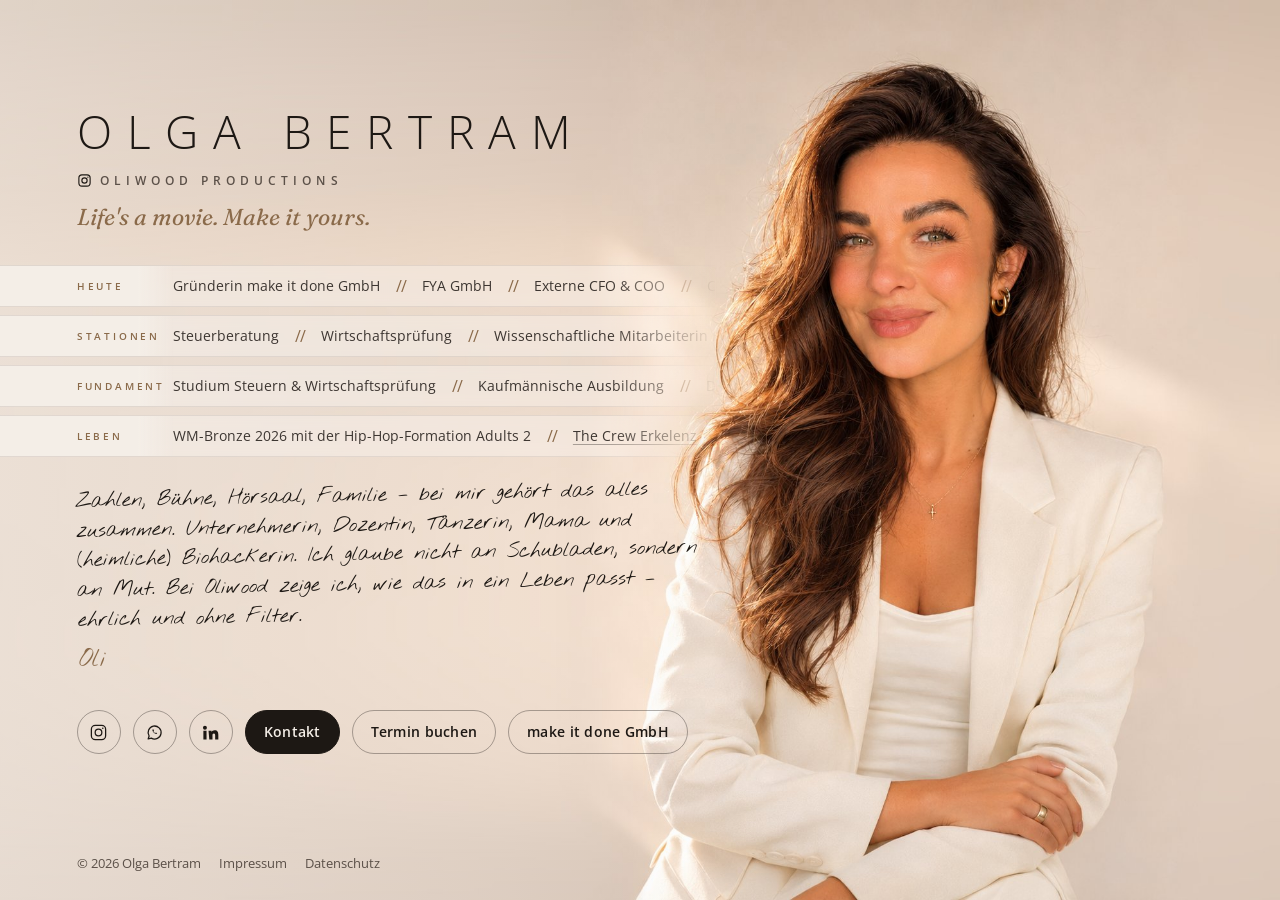
==== index.html @ a41a70a9 "Unterseite Termin buchen mit Google-Buchung nach Klick, Hinweis auf make it done, Datenschutz ergänz" ====
<!doctype html>
<html lang="de">
<head>
<meta charset="utf-8">
<meta name="viewport" content="width=device-width,initial-scale=1">
<title>Olga Bertram</title>
<link rel="canonical" href="https://olga-bertram.de/">
<meta property="og:type" content="profile">
<meta property="og:title" content="Olga Bertram">
<meta property="og:description" content="Gründerin der make it done GmbH, externe CFO &amp; COO, C-Level-Support, Dozentin für Rechnungswesen &amp; Steuerrecht. Oliwood Productions – Life's a movie. Make it yours.">
<meta property="og:url" content="https://olga-bertram.de/">
<meta property="og:image" content="https://olga-bertram.de/img/oli-portrait.jpg">
<script type="application/ld+json">{"@context":"https://schema.org","@type":"ProfilePage","mainEntity":{"@type":"Person","name":"Olga Bertram","url":"https://olga-bertram.de/","image":"https://olga-bertram.de/img/oli-portrait.jpg","jobTitle":"Gründerin und Geschäftsführerin","worksFor":{"@type":"Organization","name":"make it done GmbH","url":"https://makeitdone.de"},"address":{"@type":"PostalAddress","addressLocality":"Erkelenz","addressCountry":"DE"},"sameAs":["https://www.instagram.com/oliwood.productions/","https://www.linkedin.com/in/olgabertram/"]}}</script>
<meta name="description" content="Olga Bertram – Gründerin der make it done GmbH, externe CFO &amp; COO, C-Level-Support, Dozentin. Oliwood Productions.">
<link rel="preload" href="fonts/open-sans-latin-300-normal.woff2" as="font" type="font/woff2" crossorigin>
<link rel="icon" href="/favicon.ico" sizes="any">
<link rel="icon" href="/favicon.svg" type="image/svg+xml">
<link rel="apple-touch-icon" href="/apple-touch-icon.png">
<meta name="theme-color" content="#1d1814">
<link rel="stylesheet" href="style.css">
</head>
<body>
<main class="stage">
  <picture>
    <source media="(max-width:820px)" srcset="img/oli-portrait.jpg">
    <img src="img/oli-wide.jpg" alt="Olga Bertram im hellen Blazer, mit verschränkten Armen">
  </picture>
  <div class="copy">
    <h1>Olga Bertram</h1>
    <p class="brand"><a class="ig" href="https://www.instagram.com/oliwood.productions/" aria-label="Instagram @oliwood.productions" target="_blank" rel="noopener"><svg viewBox="0 0 24 24" fill="none" stroke="currentColor" stroke-width="1.8"><rect x="3" y="3" width="18" height="18" rx="5"/><circle cx="12" cy="12" r="4.2"/><circle cx="17.4" cy="6.6" r="1" fill="currentColor" stroke="none"/></svg>Oliwood Productions</a></p>
    <p class="claim">Life's a movie. Make it yours.</p>
    <div class="bands">
      <div tabindex="0" class="band b1"><b class="lbl">Heute</b><div class="track"><div class="run"><span>Gründerin make it done GmbH</span><i>//</i><span>FYA GmbH</span><i>//</i><span>Externe CFO &amp; COO</span><i>//</i><span>C-Level-Support</span><i>//</i><span>Dozentin für Rechnungswesen &amp; Steuerrecht seit 2010</span><i>//</i></div><div class="run" aria-hidden="true"><span>Gründerin make it done GmbH</span><i>//</i><span>FYA GmbH</span><i>//</i><span>Externe CFO &amp; COO</span><i>//</i><span>C-Level-Support</span><i>//</i><span>Dozentin für Rechnungswesen &amp; Steuerrecht seit 2010</span><i>//</i></div></div></div>
      <div tabindex="0" class="band b2"><b class="lbl">Stationen</b><div class="track"><div class="run"><span>Steuerberatung</span><i>//</i><span>Wirtschaftsprüfung</span><i>//</i><span>Wissenschaftliche Mitarbeiterin Hochschule</span><i>//</i><span>Coaching</span><i>//</i><span>Startup-Beratung</span><i>//</i><span>Investments</span><i>//</i></div><div class="run" aria-hidden="true"><span>Steuerberatung</span><i>//</i><span>Wirtschaftsprüfung</span><i>//</i><span>Wissenschaftliche Mitarbeiterin Hochschule</span><i>//</i><span>Coaching</span><i>//</i><span>Startup-Beratung</span><i>//</i><span>Investments</span><i>//</i></div></div></div>
      <div tabindex="0" class="band b3"><b class="lbl">Fundament</b><div class="track"><div class="run"><span>Studium Steuern &amp; Wirtschaftsprüfung</span><i>//</i><span>Kaufmännische Ausbildung</span><i>//</i><span>DATEV-zertifiziert</span><i>//</i><span>Zertifizierte Ernährungsberaterin</span><i>//</i><span>Zertifizierter Mentalcoach</span><i>//</i><span>Zertifizierte Entspannungstrainerin</span><i>//</i></div><div class="run" aria-hidden="true"><span>Studium Steuern &amp; Wirtschaftsprüfung</span><i>//</i><span>Kaufmännische Ausbildung</span><i>//</i><span>DATEV-zertifiziert</span><i>//</i><span>Zertifizierte Ernährungsberaterin</span><i>//</i><span>Zertifizierter Mentalcoach</span><i>//</i><span>Zertifizierte Entspannungstrainerin</span><i>//</i></div></div></div>
      <div tabindex="0" class="band b4"><b class="lbl">Leben</b><div class="track"><div class="run"><span>WM-Bronze 2026 mit der Hip-Hop-Formation Adults 2</span><i>//</i><span><a href="https://www.thecrew-erkelenz.de/" target="_blank" rel="noopener">The Crew Erkelenz</a></span><i>//</i><span>Zweifach-Mama + <svg class="paw" viewBox="0 0 24 24" aria-label="Hund" role="img"><ellipse cx="12" cy="16" rx="4.6" ry="3.8"/><circle cx="6.2" cy="10.4" r="1.9"/><circle cx="9.6" cy="7" r="1.9"/><circle cx="14.4" cy="7" r="1.9"/><circle cx="17.8" cy="10.4" r="1.9"/></svg></span><i>//</i></div><div class="run" aria-hidden="true"><span>WM-Bronze 2026 mit der Hip-Hop-Formation Adults 2</span><i>//</i><span><a href="https://www.thecrew-erkelenz.de/" target="_blank" rel="noopener">The Crew Erkelenz</a></span><i>//</i><span>Zweifach-Mama + <svg class="paw" viewBox="0 0 24 24" aria-label="Hund" role="img"><ellipse cx="12" cy="16" rx="4.6" ry="3.8"/><circle cx="6.2" cy="10.4" r="1.9"/><circle cx="9.6" cy="7" r="1.9"/><circle cx="14.4" cy="7" r="1.9"/><circle cx="17.8" cy="10.4" r="1.9"/></svg></span><i>//</i></div></div></div>
    </div>
    <p class="bio">Zahlen, Bühne, Hörsaal, Familie – bei mir gehört das alles zusammen. Unternehmerin, Dozentin, Tänzerin, Mama und (heimliche) Biohackerin. Ich glaube nicht an Schubladen, sondern an Mut. Bei Oliwood zeige ich, wie das in ein Leben passt – ehrlich und ohne Filter.<span class="sig">Oli</span></p>
    <nav class="links" aria-label="Profile">
      <a href="https://www.instagram.com/oliwood.productions/" aria-label="Instagram" target="_blank" rel="noopener"><svg viewBox="0 0 24 24" fill="none" stroke="currentColor" stroke-width="1.6"><rect x="3" y="3" width="18" height="18" rx="5"/><circle cx="12" cy="12" r="4.2"/><circle cx="17.4" cy="6.6" r="1" fill="currentColor" stroke="none"/></svg></a>
      <a href="https://wa.me/4915123136397?text=%28Olga%20Bertram%20%C2%B7%20Website%29%0AHallo%20Oli%2C%20" aria-label="WhatsApp" target="_blank" rel="noopener"><svg viewBox="0 0 24 24" fill="none" stroke="currentColor" stroke-width="1.6" stroke-linejoin="round"><path d="M4 20l1.2-3.6A8.2 8.2 0 1 1 8 19.1z"/><path d="M9.2 8.6c.3 2.6 2.4 4.9 5.2 5.4l1-1.1-1.6-.9-.7.7a4.6 4.6 0 0 1-2.4-2.4l.7-.7-.9-1.6z" fill="currentColor" stroke="none"/></svg></a>
      <a href="https://www.linkedin.com/in/olgabertram/" aria-label="LinkedIn" target="_blank" rel="noopener"><svg viewBox="0 0 24 24" fill="currentColor"><path d="M4.98 3.5a2.5 2.5 0 1 1 0 5 2.5 2.5 0 0 1 0-5zM3 9.75h4v11H3zM9.5 9.75h3.8v1.6h.05c.53-1 1.83-2.05 3.77-2.05 4.03 0 4.78 2.65 4.78 6.1v5.35h-4v-4.74c0-1.13-.02-2.59-1.58-2.59-1.58 0-1.82 1.23-1.82 2.5v4.83h-4z"/></svg></a>
      <a class="mid main" href="mailto:kontakt@olga-bertram.de">Kontakt</a>
      <a class="mid" href="termin.html">Termin buchen</a>
      <a class="mid" href="https://makeitdone.de" target="_blank" rel="noopener">make it done GmbH</a>
    </nav>
  </div>
  <div class="foot"><span>© 2026 Olga Bertram</span><a href="impressum.html">Impressum</a><a href="datenschutz.html">Datenschutz</a></div>
</main>
<script>
document.querySelectorAll('.band').forEach(function(b){
  function t(){var on=b.classList.toggle('stop');b.classList.toggle('go',!on)}
  b.addEventListener('mouseleave',function(){b.classList.remove('go')});
  b.addEventListener('click',function(e){if(!e.target.closest('a'))t()});
  b.addEventListener('keydown',function(e){if((e.key==='Enter'||e.key===' ')&&!e.target.closest('a')){e.preventDefault();t()}});
});
</script>
</body>
</html>
---- style.css ----
@font-face{font-family:"Fraunces";src:url(fonts/fraunces-latin-400-normal.woff2) format("woff2");font-weight:400;font-style:normal;font-display:swap}
@font-face{font-family:"Fraunces";src:url(fonts/fraunces-latin-400-italic.woff2) format("woff2");font-weight:400;font-style:italic;font-display:swap}
@font-face{font-family:"Open Sans";src:url(fonts/open-sans-latin-300-normal.woff2) format("woff2");font-weight:300;font-display:swap}
@font-face{font-family:"Open Sans";src:url(fonts/open-sans-latin-400-normal.woff2) format("woff2");font-weight:400;font-display:swap}
@font-face{font-family:"Open Sans";src:url(fonts/open-sans-latin-600-normal.woff2) format("woff2");font-weight:600;font-display:swap}
@font-face{font-family:"Nothing You Could Do";src:url(fonts/nothing-you-could-do-latin-400-normal.woff2) format("woff2");font-weight:400;font-display:swap}
@font-face{font-family:"Inter";src:url(fonts/inter-latin-400-normal.woff2) format("woff2");font-weight:400;font-display:swap}
@font-face{font-family:"Inter";src:url(fonts/inter-latin-500-normal.woff2) format("woff2");font-weight:500;font-display:swap}
:root{--ink:#1d1814;--soft:#5b5048;--cream:#f4eee7;--accent:#8a6a4a}
*{box-sizing:border-box;margin:0}
html,body{height:100%}
body{font-family:"Open Sans",system-ui,sans-serif;color:var(--ink);background:var(--cream);-webkit-font-smoothing:antialiased}
a{color:inherit}

/* Startseite: Foto als Vollbild, Text links auf der hellen Wand */
.stage{position:relative;min-height:100svh;overflow:hidden;display:flex;flex-direction:column}
.stage picture{position:absolute;inset:0;z-index:0}
.stage img{width:100%;height:100%;object-fit:cover;object-position:100% 20%}
.stage::after{content:"";position:absolute;inset:0;z-index:1;
  background:linear-gradient(90deg,rgba(244,238,231,.55) 0%,rgba(244,238,231,.25) 40%,rgba(244,238,231,0) 60%)}
.copy,.foot{position:relative;z-index:2;padding-inline:clamp(20px,6vw,88px)}
.top{padding-top:32px;display:flex;justify-content:space-between;align-items:center;font-size:13px;letter-spacing:.18em;text-transform:uppercase;font-weight:500}
.top a{text-decoration:none}
.copy{margin:auto 0;max-width:min(980px,62vw);padding-block:56px 32px}
h1{font-family:"Fraunces",Georgia,serif;font-weight:400;font-size:clamp(44px,6.4vw,88px);line-height:.98;letter-spacing:-.02em}
h1 em{font-style:italic;color:var(--accent)}
.lead{margin-top:28px;font-size:clamp(17px,1.4vw,19px);line-height:1.55;color:var(--soft);max-width:30em}
.facts{margin-top:28px;list-style:none;padding:0;font-size:15px;line-height:1.5;color:var(--soft);border-left:1px solid rgba(29,24,20,.25);padding-left:16px}
.facts li+li{margin-top:4px}
.cta{margin-top:36px;display:flex;flex-wrap:wrap;gap:12px}
.cta a{font-size:15px;font-weight:500;text-decoration:none;padding:13px 22px;border-radius:999px;border:1px solid var(--ink)}
.cta a.main{background:var(--ink);color:var(--cream)}
.cta a:hover{background:var(--accent);border-color:var(--accent);color:#fff}
.foot{padding-bottom:28px;padding-top:18px;font-size:12.5px;color:var(--soft);display:flex;gap:18px;flex-wrap:wrap}
.foot a{text-decoration:none}
.foot a:hover{color:var(--accent)}

@media (max-width:820px){
  .stage picture{height:68svh;bottom:auto}
  .stage img{object-position:50% 0}
  .stage::after{background:linear-gradient(180deg,rgba(244,238,231,0) 0%,rgba(244,238,231,0) 38svh,rgba(244,238,231,1) 66svh)}
  .copy{margin:52svh 0 0;padding-block:0 40px}
  .top{color:var(--ink)}
}

/* Rechtstexte */
.legal{max-width:680px;margin:0 auto;padding:40px 20px 80px;line-height:1.6}
.legal .back{font-size:13px;letter-spacing:.18em;text-transform:uppercase;text-decoration:none;font-weight:500}
.legal h1{font-size:clamp(40px,6vw,56px);margin:48px 0 28px}
.legal h3{font-family:"Inter",sans-serif;font-size:13px;letter-spacing:.12em;text-transform:uppercase;color:var(--soft);margin:28px 0 6px;font-weight:500}



/* Kopf: Name im MONEYPENNY-Stil (Open Sans Light, Versalien, weit gesperrt) */
.copy h1{font-family:"Open Sans",sans-serif;font-weight:300;text-transform:uppercase;letter-spacing:.32em;font-size:clamp(30px,3.6vw,54px);line-height:1.1;margin-right:-.32em}
.brand{margin-top:14px;font-weight:600;font-size:12px;letter-spacing:.42em;text-transform:uppercase;color:var(--soft)}
.claim{margin-top:10px;font-family:"Fraunces",Georgia,serif;font-style:italic;font-size:clamp(20px,1.8vw,26px);color:var(--accent)}


/* Laufende Banner mit Etikett, halbtransparent */
.bands{margin-top:34px;display:flex;flex-direction:column;gap:8px;margin-left:calc(-1*clamp(20px,6vw,88px));width:calc(100% + clamp(20px,6vw,88px))}
.band{position:relative;display:flex;align-items:center;height:42px;background:rgba(255,255,255,.30);backdrop-filter:blur(6px);-webkit-backdrop-filter:blur(6px);
  border-top:1px solid rgba(29,24,20,.08);border-bottom:1px solid rgba(29,24,20,.08);
  -webkit-mask-image:linear-gradient(90deg,#000 85%,transparent);mask-image:linear-gradient(90deg,#000 85%,transparent)}
.lbl{position:relative;z-index:2;flex:none;width:calc(clamp(20px,6vw,88px) + 96px);padding-left:clamp(20px,6vw,88px);height:100%;display:flex;align-items:center;
  font-size:10px;font-weight:600;letter-spacing:.28em;text-transform:uppercase;color:var(--accent);background:linear-gradient(90deg,var(--cream) 80%,rgba(244,238,231,0))}
.track{display:flex;overflow:hidden;flex:1;min-width:0}
.run{display:flex;align-items:center;flex-shrink:0;animation:lauf var(--t,60s) linear infinite}
.b2 .run{--t:72s;animation-direction:reverse}.b3 .run{--t:80s}.b4 .run{--t:58s;animation-direction:reverse}
.run span{display:inline-flex;align-items:center;gap:7px;white-space:nowrap;font-size:14px;color:rgba(29,24,20,.85)}
.run i{font-style:normal;color:var(--accent);margin:0 16px;letter-spacing:-.06em}
.run a{color:inherit;text-underline-offset:3px;text-decoration-color:rgba(29,24,20,.35)}
.paw{width:15px;height:15px;fill:currentColor;opacity:.75}
@keyframes lauf{to{transform:translateX(-100%)}}
.band{cursor:pointer}@media (hover:hover){.band:hover .run{animation-play-state:paused}}.band.stop .run{animation-play-state:paused}.band.go:not(.stop) .run{animation-play-state:running}.band:focus-visible{outline:2px solid var(--accent);outline-offset:-2px}
@media (prefers-reduced-motion:reduce){.run{animation:none}.run[aria-hidden]{display:none}.band{height:auto;padding:8px 0}.run{flex-wrap:wrap;flex-shrink:1;row-gap:4px}}
.brand .ig{display:inline-flex;align-items:center;gap:8px;color:inherit;text-decoration:none}
.brand .ig svg{width:15px;height:15px;color:var(--ink)}
.brand .ig:hover{color:var(--ink)}

/* Handschriftliche Bio */
.bio{margin-top:30px;max-width:34em;font-family:"Nothing You Could Do",cursive;font-weight:400;font-size:clamp(20px,1.6vw,25px);line-height:1.45;color:var(--ink);transform:rotate(-1.2deg);transform-origin:left}
.bio .sig{display:block;margin-top:6px;font-size:1.25em;color:var(--accent)}

.links{margin-top:32px;display:flex;align-items:center;gap:12px}
.links a{display:inline-flex;align-items:center;justify-content:center;height:44px;min-width:44px;border-radius:999px;border:1px solid rgba(29,24,20,.35);text-decoration:none;color:var(--ink)}
.links svg{width:19px;height:19px}
.links a.mid{padding:0 18px;font-weight:600;font-size:13.5px;letter-spacing:.02em}
.links a:hover{background:var(--ink);color:var(--cream);border-color:var(--ink)}
.claim{color:var(--accent)}
@media (max-width:820px){.copy{max-width:none}.bands{margin-right:calc(-1*clamp(20px,6vw,88px))}}
.links a.main{background:var(--ink);color:var(--cream);border-color:var(--ink)}
.links a.main:hover{background:var(--accent);border-color:var(--accent)}
.links{flex-wrap:wrap}.links a{white-space:nowrap}
.legal p{margin:0 0 12px}.legal .stand{margin-top:32px;font-size:13px;color:var(--soft)}
.termin{max-width:1180px;margin:0 auto;padding:40px clamp(16px,4vw,32px) 40px;display:grid;grid-template-columns:minmax(0,360px) minmax(0,1fr);grid-template-areas:"side main" "mid main";grid-template-rows:auto 1fr;row-gap:0;gap:clamp(28px,5vw,56px);align-items:start}
.termin .back{font-family:"Inter",sans-serif;font-size:13px;letter-spacing:.18em;text-transform:uppercase;text-decoration:none;font-weight:500;color:var(--ink)}
.t-foto{width:96px;height:96px;border-radius:50%;object-fit:cover;object-position:center 18%;margin:36px 0 22px;display:block}
.termin h1{font-family:"Fraunces",serif;font-weight:400;font-size:clamp(38px,5vw,48px);line-height:1.05;margin:0 0 18px}
.termin h1 em{color:var(--accent)}
.t-lead{font-weight:300;font-size:16px;line-height:1.6;color:var(--soft);margin:0 0 22px}
.t-facts{list-style:none;margin:0 0 22px;padding:0 0 0 16px;border-left:1px solid rgba(29,24,20,.25);font-size:14px;line-height:1.9;color:var(--soft)}
.t-sig{font-family:"Nothing You Could Do",cursive;font-size:30px;color:var(--accent)}
.t-side{grid-area:side}.t-main{grid-area:main}.t-mid{grid-area:mid;align-self:start;margin-top:40px;padding-top:26px;border-top:1px solid rgba(29,24,20,.15)}
.t-mid h2{font-family:"Inter",sans-serif;font-size:13px;letter-spacing:.12em;text-transform:uppercase;color:var(--ink);font-weight:500;margin:0 0 10px}
.t-mid p{font-size:14px;line-height:1.6;color:var(--soft);margin:0 0 16px}
.t-btn,.t-load button{display:inline-block;font:500 15px "Open Sans",sans-serif;text-decoration:none;padding:12px 22px;border-radius:999px;border:1px solid var(--ink);background:var(--ink);color:var(--cream);cursor:pointer}
.t-btn:hover,.t-load button:hover{background:var(--accent);border-color:var(--accent)}
.t-link{display:block;margin-top:12px;font-size:13px;color:var(--soft)}
.t-link:hover{color:var(--accent)}
.t-card{background:#fff;border-radius:22px;box-shadow:0 18px 50px rgba(29,24,20,.10);padding:14px;overflow:hidden}
.t-card iframe{width:100%;height:760px;border:0;border-radius:14px;display:block}
.t-load{padding:clamp(28px,5vw,56px);text-align:center;max-width:460px;margin:0 auto}
.t-load .t-load-h{font-family:"Fraunces",serif;font-size:28px;margin:0 0 12px;color:var(--ink)}
.t-load p{font-size:14px;line-height:1.6;color:var(--soft);margin:0 0 22px}
.t-foot{max-width:1180px;margin:0 auto;padding:0 clamp(16px,4vw,32px) 40px}
@media (max-width:860px){.termin{grid-template-columns:1fr;grid-template-areas:"side" "main" "mid";row-gap:32px}.t-mid{margin-top:0}.t-card iframe{height:900px}}
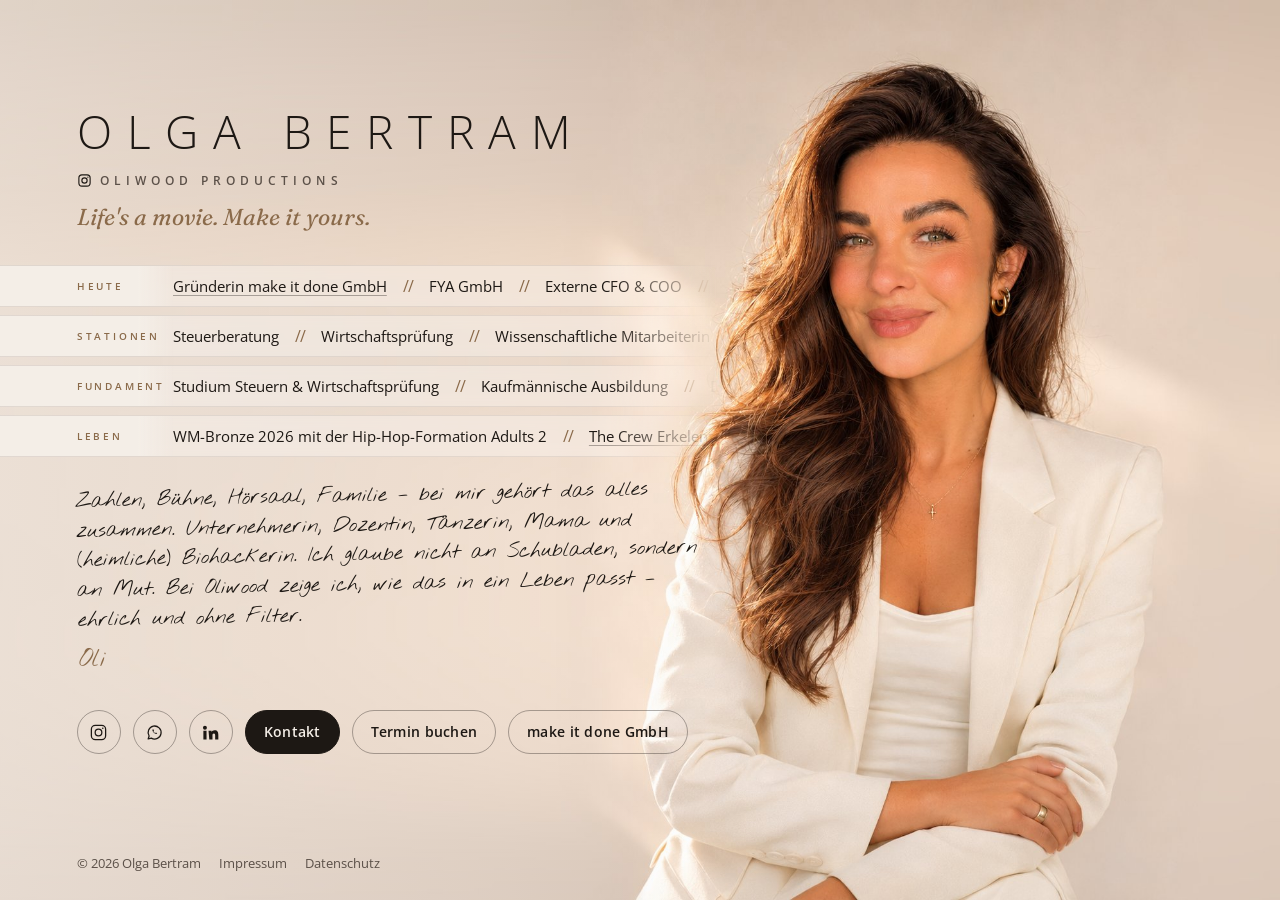
==== commit f0396674: "Balken größer beim Drüberfahren, make it done verlinkt, Terminseite Video oder Telefon Co-Authored-B" ====
--- a/index.html
+++ b/index.html
@@ -30,7 +30,7 @@
     <p class="brand"><a class="ig" href="https://www.instagram.com/oliwood.productions/" aria-label="Instagram @oliwood.productions" target="_blank" rel="noopener"><svg viewBox="0 0 24 24" fill="none" stroke="currentColor" stroke-width="1.8"><rect x="3" y="3" width="18" height="18" rx="5"/><circle cx="12" cy="12" r="4.2"/><circle cx="17.4" cy="6.6" r="1" fill="currentColor" stroke="none"/></svg>Oliwood Productions</a></p>
     <p class="claim">Life's a movie. Make it yours.</p>
     <div class="bands">
-      <div tabindex="0" class="band b1"><b class="lbl">Heute</b><div class="track"><div class="run"><span>Gründerin make it done GmbH</span><i>//</i><span>FYA GmbH</span><i>//</i><span>Externe CFO &amp; COO</span><i>//</i><span>C-Level-Support</span><i>//</i><span>Dozentin für Rechnungswesen &amp; Steuerrecht seit 2010</span><i>//</i></div><div class="run" aria-hidden="true"><span>Gründerin make it done GmbH</span><i>//</i><span>FYA GmbH</span><i>//</i><span>Externe CFO &amp; COO</span><i>//</i><span>C-Level-Support</span><i>//</i><span>Dozentin für Rechnungswesen &amp; Steuerrecht seit 2010</span><i>//</i></div></div></div>
+      <div tabindex="0" class="band b1"><b class="lbl">Heute</b><div class="track"><div class="run"><span><a href="https://makeitdone.de" target="_blank" rel="noopener">Gründerin make it done GmbH</a></span><i>//</i><span>FYA GmbH</span><i>//</i><span>Externe CFO &amp; COO</span><i>//</i><span>C-Level-Support</span><i>//</i><span>Dozentin für Rechnungswesen &amp; Steuerrecht seit 2010</span><i>//</i></div><div class="run" aria-hidden="true"><span><a href="https://makeitdone.de" target="_blank" rel="noopener">Gründerin make it done GmbH</a></span><i>//</i><span>FYA GmbH</span><i>//</i><span>Externe CFO &amp; COO</span><i>//</i><span>C-Level-Support</span><i>//</i><span>Dozentin für Rechnungswesen &amp; Steuerrecht seit 2010</span><i>//</i></div></div></div>
       <div tabindex="0" class="band b2"><b class="lbl">Stationen</b><div class="track"><div class="run"><span>Steuerberatung</span><i>//</i><span>Wirtschaftsprüfung</span><i>//</i><span>Wissenschaftliche Mitarbeiterin Hochschule</span><i>//</i><span>Coaching</span><i>//</i><span>Startup-Beratung</span><i>//</i><span>Investments</span><i>//</i></div><div class="run" aria-hidden="true"><span>Steuerberatung</span><i>//</i><span>Wirtschaftsprüfung</span><i>//</i><span>Wissenschaftliche Mitarbeiterin Hochschule</span><i>//</i><span>Coaching</span><i>//</i><span>Startup-Beratung</span><i>//</i><span>Investments</span><i>//</i></div></div></div>
       <div tabindex="0" class="band b3"><b class="lbl">Fundament</b><div class="track"><div class="run"><span>Studium Steuern &amp; Wirtschaftsprüfung</span><i>//</i><span>Kaufmännische Ausbildung</span><i>//</i><span>DATEV-zertifiziert</span><i>//</i><span>Zertifizierte Ernährungsberaterin</span><i>//</i><span>Zertifizierter Mentalcoach</span><i>//</i><span>Zertifizierte Entspannungstrainerin</span><i>//</i></div><div class="run" aria-hidden="true"><span>Studium Steuern &amp; Wirtschaftsprüfung</span><i>//</i><span>Kaufmännische Ausbildung</span><i>//</i><span>DATEV-zertifiziert</span><i>//</i><span>Zertifizierte Ernährungsberaterin</span><i>//</i><span>Zertifizierter Mentalcoach</span><i>//</i><span>Zertifizierte Entspannungstrainerin</span><i>//</i></div></div></div>
       <div tabindex="0" class="band b4"><b class="lbl">Leben</b><div class="track"><div class="run"><span>WM-Bronze 2026 mit der Hip-Hop-Formation Adults 2</span><i>//</i><span><a href="https://www.thecrew-erkelenz.de/" target="_blank" rel="noopener">The Crew Erkelenz</a></span><i>//</i><span>Zweifach-Mama + <svg class="paw" viewBox="0 0 24 24" aria-label="Hund" role="img"><ellipse cx="12" cy="16" rx="4.6" ry="3.8"/><circle cx="6.2" cy="10.4" r="1.9"/><circle cx="9.6" cy="7" r="1.9"/><circle cx="14.4" cy="7" r="1.9"/><circle cx="17.8" cy="10.4" r="1.9"/></svg></span><i>//</i></div><div class="run" aria-hidden="true"><span>WM-Bronze 2026 mit der Hip-Hop-Formation Adults 2</span><i>//</i><span><a href="https://www.thecrew-erkelenz.de/" target="_blank" rel="noopener">The Crew Erkelenz</a></span><i>//</i><span>Zweifach-Mama + <svg class="paw" viewBox="0 0 24 24" aria-label="Hund" role="img"><ellipse cx="12" cy="16" rx="4.6" ry="3.8"/><circle cx="6.2" cy="10.4" r="1.9"/><circle cx="9.6" cy="7" r="1.9"/><circle cx="14.4" cy="7" r="1.9"/><circle cx="17.8" cy="10.4" r="1.9"/></svg></span><i>//</i></div></div></div>
--- a/style.css
+++ b/style.css
@@ -93,7 +93,7 @@
 .links a.main:hover{background:var(--accent);border-color:var(--accent)}
 .links{flex-wrap:wrap}.links a{white-space:nowrap}
 .legal p{margin:0 0 12px}.legal .stand{margin-top:32px;font-size:13px;color:var(--soft)}
-.termin{max-width:1180px;margin:0 auto;padding:40px clamp(16px,4vw,32px) 40px;display:grid;grid-template-columns:minmax(0,360px) minmax(0,1fr);grid-template-areas:"side main" "mid main";grid-template-rows:auto 1fr;row-gap:0;gap:clamp(28px,5vw,56px);align-items:start}
+.termin{max-width:1180px;margin:0 auto;padding:40px clamp(16px,4vw,32px) 40px;display:grid;grid-template-columns:minmax(0,360px) minmax(0,1fr);grid-template-areas:"side main" "mid main";grid-template-rows:auto auto;align-content:start;row-gap:0;gap:clamp(28px,5vw,56px);align-items:start}
 .termin .back{font-family:"Inter",sans-serif;font-size:13px;letter-spacing:.18em;text-transform:uppercase;text-decoration:none;font-weight:500;color:var(--ink)}
 .t-foto{width:96px;height:96px;border-radius:50%;object-fit:cover;object-position:center 18%;margin:36px 0 22px;display:block}
 .termin h1{font-family:"Fraunces",serif;font-weight:400;font-size:clamp(38px,5vw,48px);line-height:1.05;margin:0 0 18px}
@@ -115,3 +115,11 @@
 .t-load p{font-size:14px;line-height:1.6;color:var(--soft);margin:0 0 22px}
 .t-foot{max-width:1180px;margin:0 auto;padding:0 clamp(16px,4vw,32px) 40px}
 @media (max-width:860px){.termin{grid-template-columns:1fr;grid-template-areas:"side" "main" "mid";row-gap:32px}.t-mid{margin-top:0}.t-card iframe{height:900px}}
+.t-links{margin-top:18px}
+.t-mid .t-btn{background:transparent;color:var(--ink)}.t-mid .t-btn:hover{background:var(--ink);color:var(--cream);border-color:var(--ink)}.t-mid{margin-top:32px}
+.band{transition:height .25s ease,background-color .25s ease}
+.run span{font-size:15px;color:var(--ink);transition:font-size .25s ease}
+.lbl{transition:font-size .25s ease}
+@media (hover:hover){.band:hover{height:60px;background:rgba(255,255,255,.78)}.band:hover .run span{font-size:19px}.band:hover .lbl{font-size:11px}}
+.band.stop{height:60px;background:rgba(255,255,255,.78)}.band.stop .run span{font-size:19px}
+@media (prefers-reduced-motion:reduce){.band,.run span,.lbl{transition:none}}
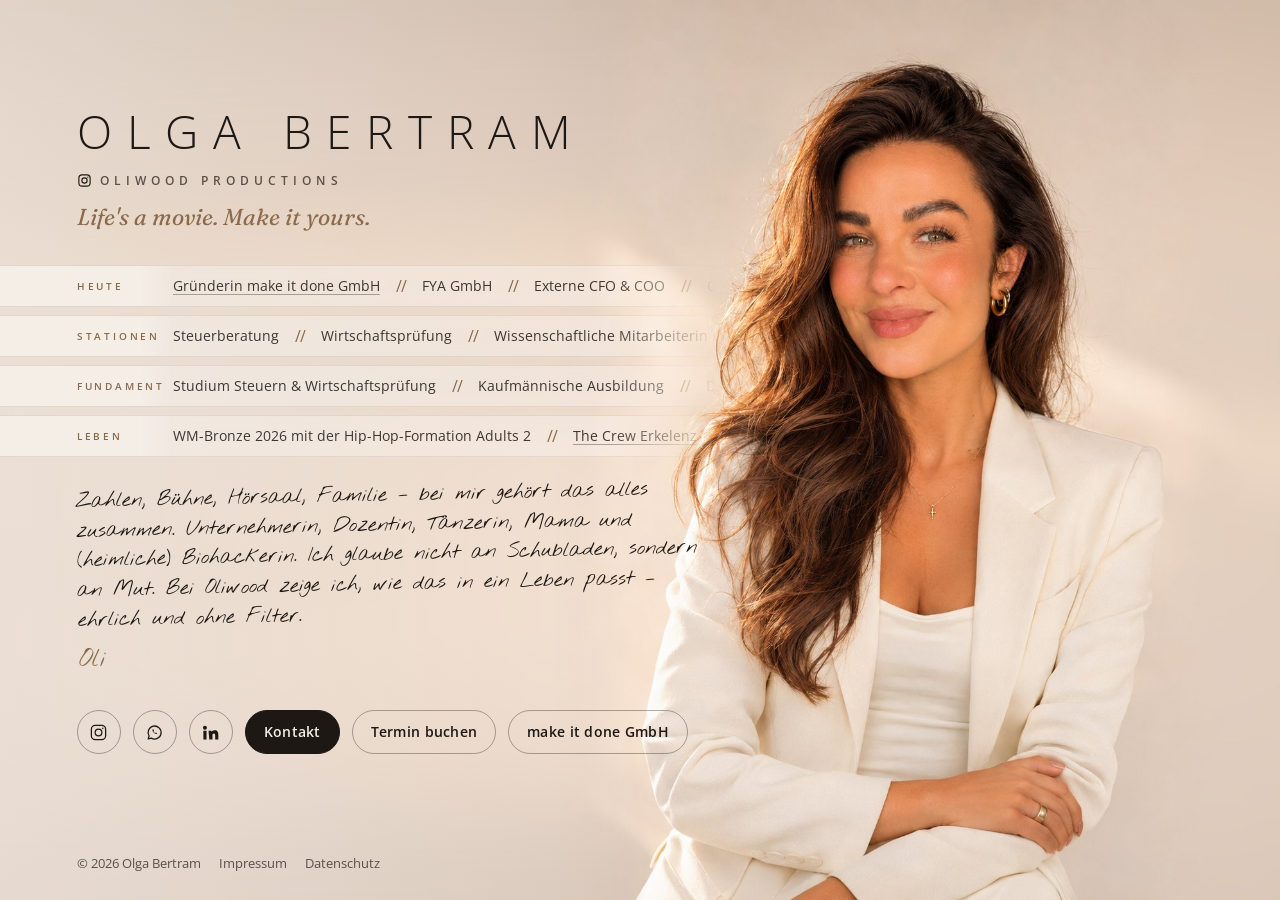
==== commit 49b19f80: "Balken: normale Schrift wie vorher, beim Drüberfahren größer und langsamer statt Anhalten Co-Authore" ====
--- a/index.html
+++ b/index.html
@@ -49,8 +49,10 @@
 </main>
 <script>
 document.querySelectorAll('.band').forEach(function(b){
-  function t(){var on=b.classList.toggle('stop');b.classList.toggle('go',!on)}
-  b.addEventListener('mouseleave',function(){b.classList.remove('go')});
+  function rate(r){b.querySelectorAll('.run').forEach(function(el){el.getAnimations().forEach(function(a){a.playbackRate=r})})}
+  b.addEventListener('mouseenter',function(){rate(.3)});
+  b.addEventListener('mouseleave',function(){if(!b.classList.contains('stop'))rate(1)});
+  function t(){var on=b.classList.toggle('stop');rate(on?.3:1)}
   b.addEventListener('click',function(e){if(!e.target.closest('a'))t()});
   b.addEventListener('keydown',function(e){if((e.key==='Enter'||e.key===' ')&&!e.target.closest('a')){e.preventDefault();t()}});
 });
--- a/style.css
+++ b/style.css
@@ -72,7 +72,7 @@
 .run a{color:inherit;text-underline-offset:3px;text-decoration-color:rgba(29,24,20,.35)}
 .paw{width:15px;height:15px;fill:currentColor;opacity:.75}
 @keyframes lauf{to{transform:translateX(-100%)}}
-.band{cursor:pointer}@media (hover:hover){.band:hover .run{animation-play-state:paused}}.band.stop .run{animation-play-state:paused}.band.go:not(.stop) .run{animation-play-state:running}.band:focus-visible{outline:2px solid var(--accent);outline-offset:-2px}
+.band{cursor:pointer}.band:focus-visible{outline:2px solid var(--accent);outline-offset:-2px}
 @media (prefers-reduced-motion:reduce){.run{animation:none}.run[aria-hidden]{display:none}.band{height:auto;padding:8px 0}.run{flex-wrap:wrap;flex-shrink:1;row-gap:4px}}
 .brand .ig{display:inline-flex;align-items:center;gap:8px;color:inherit;text-decoration:none}
 .brand .ig svg{width:15px;height:15px;color:var(--ink)}
@@ -118,7 +118,7 @@
 .t-links{margin-top:18px}
 .t-mid .t-btn{background:transparent;color:var(--ink)}.t-mid .t-btn:hover{background:var(--ink);color:var(--cream);border-color:var(--ink)}.t-mid{margin-top:32px}
 .band{transition:height .25s ease,background-color .25s ease}
-.run span{font-size:15px;color:var(--ink);transition:font-size .25s ease}
+.run span{transition:font-size .25s ease}
 .lbl{transition:font-size .25s ease}
 @media (hover:hover){.band:hover{height:60px;background:rgba(255,255,255,.78)}.band:hover .run span{font-size:19px}.band:hover .lbl{font-size:11px}}
 .band.stop{height:60px;background:rgba(255,255,255,.78)}.band.stop .run span{font-size:19px}
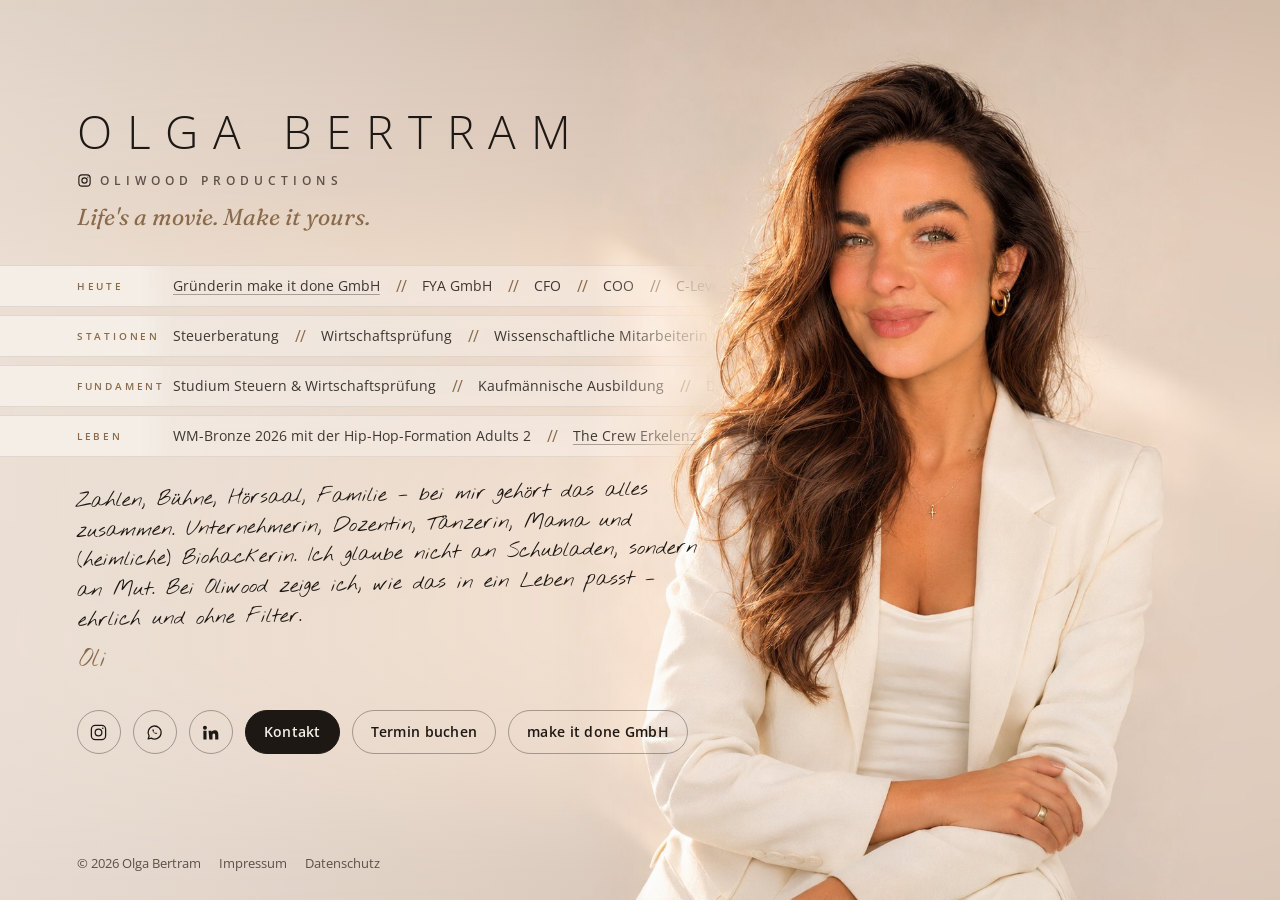
==== commit 10fac1de: "Heute-Balken: CFO, COO, C-Level-Support einzeln Co-Authored-By: Claude Opus 5.5 <noreply@anthropic.c" ====
--- a/index.html
+++ b/index.html
@@ -7,11 +7,11 @@
 <link rel="canonical" href="https://olga-bertram.de/">
 <meta property="og:type" content="profile">
 <meta property="og:title" content="Olga Bertram">
-<meta property="og:description" content="Gründerin der make it done GmbH, externe CFO &amp; COO, C-Level-Support, Dozentin für Rechnungswesen &amp; Steuerrecht. Oliwood Productions – Life's a movie. Make it yours.">
+<meta property="og:description" content="Gründerin der make it done GmbH, CFO, COO, C-Level-Support, Dozentin für Rechnungswesen &amp; Steuerrecht. Oliwood Productions – Life's a movie. Make it yours.">
 <meta property="og:url" content="https://olga-bertram.de/">
 <meta property="og:image" content="https://olga-bertram.de/img/oli-portrait.jpg">
 <script type="application/ld+json">{"@context":"https://schema.org","@type":"ProfilePage","mainEntity":{"@type":"Person","name":"Olga Bertram","url":"https://olga-bertram.de/","image":"https://olga-bertram.de/img/oli-portrait.jpg","jobTitle":"Gründerin und Geschäftsführerin","worksFor":{"@type":"Organization","name":"make it done GmbH","url":"https://makeitdone.de"},"address":{"@type":"PostalAddress","addressLocality":"Erkelenz","addressCountry":"DE"},"sameAs":["https://www.instagram.com/oliwood.productions/","https://www.linkedin.com/in/olgabertram/"]}}</script>
-<meta name="description" content="Olga Bertram – Gründerin der make it done GmbH, externe CFO &amp; COO, C-Level-Support, Dozentin. Oliwood Productions.">
+<meta name="description" content="Olga Bertram – Gründerin der make it done GmbH, CFO, COO, C-Level-Support, Dozentin. Oliwood Productions.">
 <link rel="preload" href="fonts/open-sans-latin-300-normal.woff2" as="font" type="font/woff2" crossorigin>
 <link rel="icon" href="/favicon.ico" sizes="any">
 <link rel="icon" href="/favicon.svg" type="image/svg+xml">
@@ -30,7 +30,7 @@
     <p class="brand"><a class="ig" href="https://www.instagram.com/oliwood.productions/" aria-label="Instagram @oliwood.productions" target="_blank" rel="noopener"><svg viewBox="0 0 24 24" fill="none" stroke="currentColor" stroke-width="1.8"><rect x="3" y="3" width="18" height="18" rx="5"/><circle cx="12" cy="12" r="4.2"/><circle cx="17.4" cy="6.6" r="1" fill="currentColor" stroke="none"/></svg>Oliwood Productions</a></p>
     <p class="claim">Life's a movie. Make it yours.</p>
     <div class="bands">
-      <div tabindex="0" class="band b1"><b class="lbl">Heute</b><div class="track"><div class="run"><span><a href="https://makeitdone.de" target="_blank" rel="noopener">Gründerin make it done GmbH</a></span><i>//</i><span>FYA GmbH</span><i>//</i><span>Externe CFO &amp; COO</span><i>//</i><span>C-Level-Support</span><i>//</i><span>Dozentin für Rechnungswesen &amp; Steuerrecht seit 2010</span><i>//</i></div><div class="run" aria-hidden="true"><span><a href="https://makeitdone.de" target="_blank" rel="noopener">Gründerin make it done GmbH</a></span><i>//</i><span>FYA GmbH</span><i>//</i><span>Externe CFO &amp; COO</span><i>//</i><span>C-Level-Support</span><i>//</i><span>Dozentin für Rechnungswesen &amp; Steuerrecht seit 2010</span><i>//</i></div></div></div>
+      <div tabindex="0" class="band b1"><b class="lbl">Heute</b><div class="track"><div class="run"><span><a href="https://makeitdone.de" target="_blank" rel="noopener">Gründerin make it done GmbH</a></span><i>//</i><span>FYA GmbH</span><i>//</i><span>CFO</span><i>//</i><span>COO</span><i>//</i><span>C-Level-Support</span><i>//</i><span>Dozentin für Rechnungswesen &amp; Steuerrecht seit 2010</span><i>//</i></div><div class="run" aria-hidden="true"><span><a href="https://makeitdone.de" target="_blank" rel="noopener">Gründerin make it done GmbH</a></span><i>//</i><span>FYA GmbH</span><i>//</i><span>CFO</span><i>//</i><span>COO</span><i>//</i><span>C-Level-Support</span><i>//</i><span>Dozentin für Rechnungswesen &amp; Steuerrecht seit 2010</span><i>//</i></div></div></div>
       <div tabindex="0" class="band b2"><b class="lbl">Stationen</b><div class="track"><div class="run"><span>Steuerberatung</span><i>//</i><span>Wirtschaftsprüfung</span><i>//</i><span>Wissenschaftliche Mitarbeiterin Hochschule</span><i>//</i><span>Coaching</span><i>//</i><span>Startup-Beratung</span><i>//</i><span>Investments</span><i>//</i></div><div class="run" aria-hidden="true"><span>Steuerberatung</span><i>//</i><span>Wirtschaftsprüfung</span><i>//</i><span>Wissenschaftliche Mitarbeiterin Hochschule</span><i>//</i><span>Coaching</span><i>//</i><span>Startup-Beratung</span><i>//</i><span>Investments</span><i>//</i></div></div></div>
       <div tabindex="0" class="band b3"><b class="lbl">Fundament</b><div class="track"><div class="run"><span>Studium Steuern &amp; Wirtschaftsprüfung</span><i>//</i><span>Kaufmännische Ausbildung</span><i>//</i><span>DATEV-zertifiziert</span><i>//</i><span>Zertifizierte Ernährungsberaterin</span><i>//</i><span>Zertifizierter Mentalcoach</span><i>//</i><span>Zertifizierte Entspannungstrainerin</span><i>//</i></div><div class="run" aria-hidden="true"><span>Studium Steuern &amp; Wirtschaftsprüfung</span><i>//</i><span>Kaufmännische Ausbildung</span><i>//</i><span>DATEV-zertifiziert</span><i>//</i><span>Zertifizierte Ernährungsberaterin</span><i>//</i><span>Zertifizierter Mentalcoach</span><i>//</i><span>Zertifizierte Entspannungstrainerin</span><i>//</i></div></div></div>
       <div tabindex="0" class="band b4"><b class="lbl">Leben</b><div class="track"><div class="run"><span>WM-Bronze 2026 mit der Hip-Hop-Formation Adults 2</span><i>//</i><span><a href="https://www.thecrew-erkelenz.de/" target="_blank" rel="noopener">The Crew Erkelenz</a></span><i>//</i><span>Zweifach-Mama + <svg class="paw" viewBox="0 0 24 24" aria-label="Hund" role="img"><ellipse cx="12" cy="16" rx="4.6" ry="3.8"/><circle cx="6.2" cy="10.4" r="1.9"/><circle cx="9.6" cy="7" r="1.9"/><circle cx="14.4" cy="7" r="1.9"/><circle cx="17.8" cy="10.4" r="1.9"/></svg></span><i>//</i></div><div class="run" aria-hidden="true"><span>WM-Bronze 2026 mit der Hip-Hop-Formation Adults 2</span><i>//</i><span><a href="https://www.thecrew-erkelenz.de/" target="_blank" rel="noopener">The Crew Erkelenz</a></span><i>//</i><span>Zweifach-Mama + <svg class="paw" viewBox="0 0 24 24" aria-label="Hund" role="img"><ellipse cx="12" cy="16" rx="4.6" ry="3.8"/><circle cx="6.2" cy="10.4" r="1.9"/><circle cx="9.6" cy="7" r="1.9"/><circle cx="14.4" cy="7" r="1.9"/><circle cx="17.8" cy="10.4" r="1.9"/></svg></span><i>//</i></div></div></div>
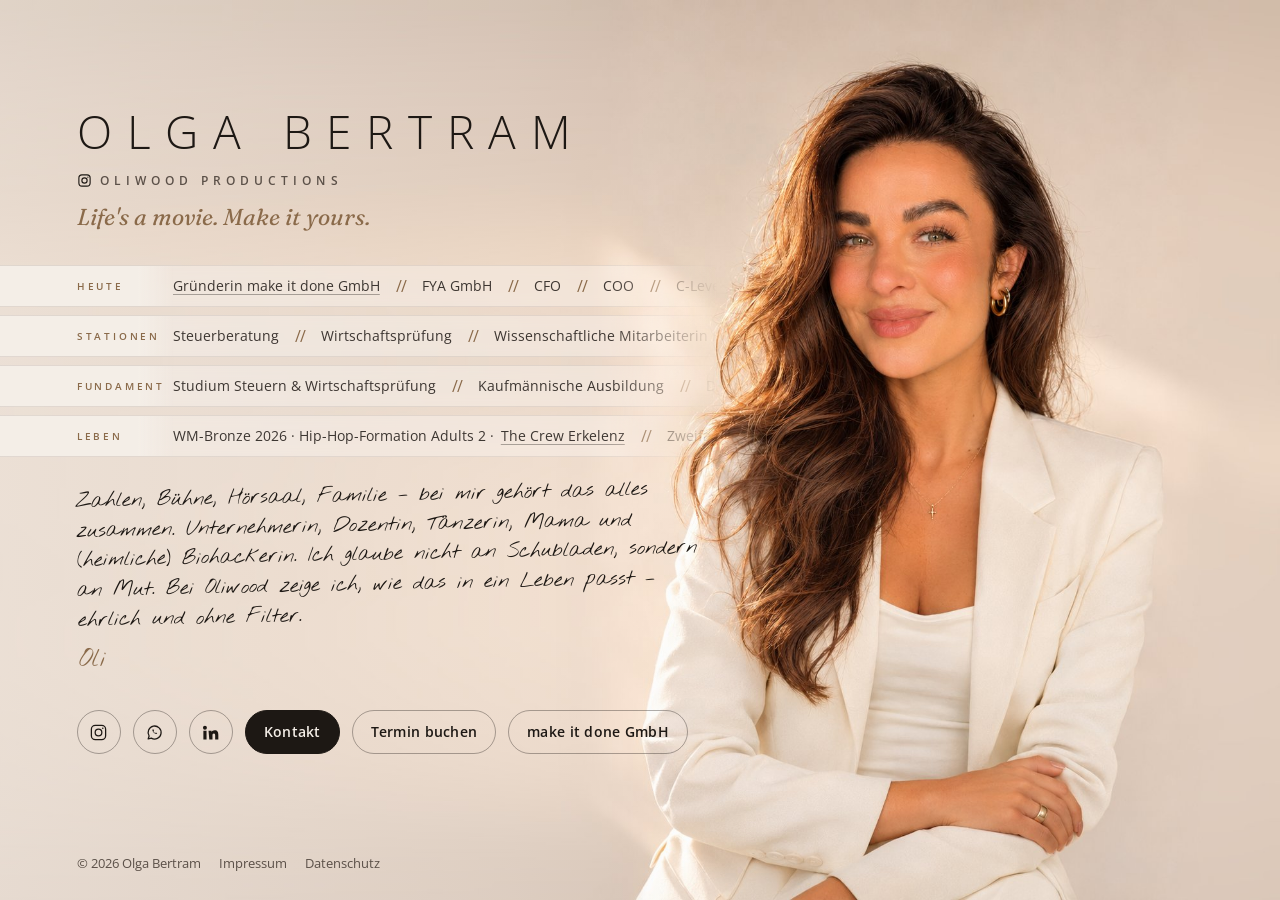
==== commit fa309f4e: "Leben-Balken: WM-Bronze, Formation und The Crew als ein Eintrag; Pfote größer Co-Authored-By: Claude" ====
--- a/index.html
+++ b/index.html
@@ -33,7 +33,7 @@
       <div tabindex="0" class="band b1"><b class="lbl">Heute</b><div class="track"><div class="run"><span><a href="https://makeitdone.de" target="_blank" rel="noopener">Gründerin make it done GmbH</a></span><i>//</i><span>FYA GmbH</span><i>//</i><span>CFO</span><i>//</i><span>COO</span><i>//</i><span>C-Level-Support</span><i>//</i><span>Dozentin für Rechnungswesen &amp; Steuerrecht seit 2010</span><i>//</i></div><div class="run" aria-hidden="true"><span><a href="https://makeitdone.de" target="_blank" rel="noopener">Gründerin make it done GmbH</a></span><i>//</i><span>FYA GmbH</span><i>//</i><span>CFO</span><i>//</i><span>COO</span><i>//</i><span>C-Level-Support</span><i>//</i><span>Dozentin für Rechnungswesen &amp; Steuerrecht seit 2010</span><i>//</i></div></div></div>
       <div tabindex="0" class="band b2"><b class="lbl">Stationen</b><div class="track"><div class="run"><span>Steuerberatung</span><i>//</i><span>Wirtschaftsprüfung</span><i>//</i><span>Wissenschaftliche Mitarbeiterin Hochschule</span><i>//</i><span>Coaching</span><i>//</i><span>Startup-Beratung</span><i>//</i><span>Investments</span><i>//</i></div><div class="run" aria-hidden="true"><span>Steuerberatung</span><i>//</i><span>Wirtschaftsprüfung</span><i>//</i><span>Wissenschaftliche Mitarbeiterin Hochschule</span><i>//</i><span>Coaching</span><i>//</i><span>Startup-Beratung</span><i>//</i><span>Investments</span><i>//</i></div></div></div>
       <div tabindex="0" class="band b3"><b class="lbl">Fundament</b><div class="track"><div class="run"><span>Studium Steuern &amp; Wirtschaftsprüfung</span><i>//</i><span>Kaufmännische Ausbildung</span><i>//</i><span>DATEV-zertifiziert</span><i>//</i><span>Zertifizierte Ernährungsberaterin</span><i>//</i><span>Zertifizierter Mentalcoach</span><i>//</i><span>Zertifizierte Entspannungstrainerin</span><i>//</i></div><div class="run" aria-hidden="true"><span>Studium Steuern &amp; Wirtschaftsprüfung</span><i>//</i><span>Kaufmännische Ausbildung</span><i>//</i><span>DATEV-zertifiziert</span><i>//</i><span>Zertifizierte Ernährungsberaterin</span><i>//</i><span>Zertifizierter Mentalcoach</span><i>//</i><span>Zertifizierte Entspannungstrainerin</span><i>//</i></div></div></div>
-      <div tabindex="0" class="band b4"><b class="lbl">Leben</b><div class="track"><div class="run"><span>WM-Bronze 2026 mit der Hip-Hop-Formation Adults 2</span><i>//</i><span><a href="https://www.thecrew-erkelenz.de/" target="_blank" rel="noopener">The Crew Erkelenz</a></span><i>//</i><span>Zweifach-Mama + <svg class="paw" viewBox="0 0 24 24" aria-label="Hund" role="img"><ellipse cx="12" cy="16" rx="4.6" ry="3.8"/><circle cx="6.2" cy="10.4" r="1.9"/><circle cx="9.6" cy="7" r="1.9"/><circle cx="14.4" cy="7" r="1.9"/><circle cx="17.8" cy="10.4" r="1.9"/></svg></span><i>//</i></div><div class="run" aria-hidden="true"><span>WM-Bronze 2026 mit der Hip-Hop-Formation Adults 2</span><i>//</i><span><a href="https://www.thecrew-erkelenz.de/" target="_blank" rel="noopener">The Crew Erkelenz</a></span><i>//</i><span>Zweifach-Mama + <svg class="paw" viewBox="0 0 24 24" aria-label="Hund" role="img"><ellipse cx="12" cy="16" rx="4.6" ry="3.8"/><circle cx="6.2" cy="10.4" r="1.9"/><circle cx="9.6" cy="7" r="1.9"/><circle cx="14.4" cy="7" r="1.9"/><circle cx="17.8" cy="10.4" r="1.9"/></svg></span><i>//</i></div></div></div>
+      <div tabindex="0" class="band b4"><b class="lbl">Leben</b><div class="track"><div class="run"><span>WM-Bronze 2026 · Hip-Hop-Formation Adults 2 · <a href="https://www.thecrew-erkelenz.de/" target="_blank" rel="noopener">The Crew Erkelenz</a></span><i>//</i><span>Zweifach-Mama + <svg class="paw" viewBox="0 0 24 24" aria-label="Hund" role="img"><ellipse cx="12" cy="16" rx="4.6" ry="3.8"/><circle cx="6.2" cy="10.4" r="1.9"/><circle cx="9.6" cy="7" r="1.9"/><circle cx="14.4" cy="7" r="1.9"/><circle cx="17.8" cy="10.4" r="1.9"/></svg></span><i>//</i></div><div class="run" aria-hidden="true"><span>WM-Bronze 2026 · Hip-Hop-Formation Adults 2 · <a href="https://www.thecrew-erkelenz.de/" target="_blank" rel="noopener">The Crew Erkelenz</a></span><i>//</i><span>Zweifach-Mama + <svg class="paw" viewBox="0 0 24 24" aria-label="Hund" role="img"><ellipse cx="12" cy="16" rx="4.6" ry="3.8"/><circle cx="6.2" cy="10.4" r="1.9"/><circle cx="9.6" cy="7" r="1.9"/><circle cx="14.4" cy="7" r="1.9"/><circle cx="17.8" cy="10.4" r="1.9"/></svg></span><i>//</i></div></div></div>
     </div>
     <p class="bio">Zahlen, Bühne, Hörsaal, Familie – bei mir gehört das alles zusammen. Unternehmerin, Dozentin, Tänzerin, Mama und (heimliche) Biohackerin. Ich glaube nicht an Schubladen, sondern an Mut. Bei Oliwood zeige ich, wie das in ein Leben passt – ehrlich und ohne Filter.<span class="sig">Oli</span></p>
     <nav class="links" aria-label="Profile">
--- a/style.css
+++ b/style.css
@@ -123,3 +123,4 @@
 @media (hover:hover){.band:hover{height:60px;background:rgba(255,255,255,.78)}.band:hover .run span{font-size:19px}.band:hover .lbl{font-size:11px}}
 .band.stop{height:60px;background:rgba(255,255,255,.78)}.band.stop .run span{font-size:19px}
 @media (prefers-reduced-motion:reduce){.band,.run span,.lbl{transition:none}}
+.paw{width:26px;height:26px;opacity:1;color:var(--accent);margin-left:2px}.band:hover .paw,.band.stop .paw{width:32px;height:32px}
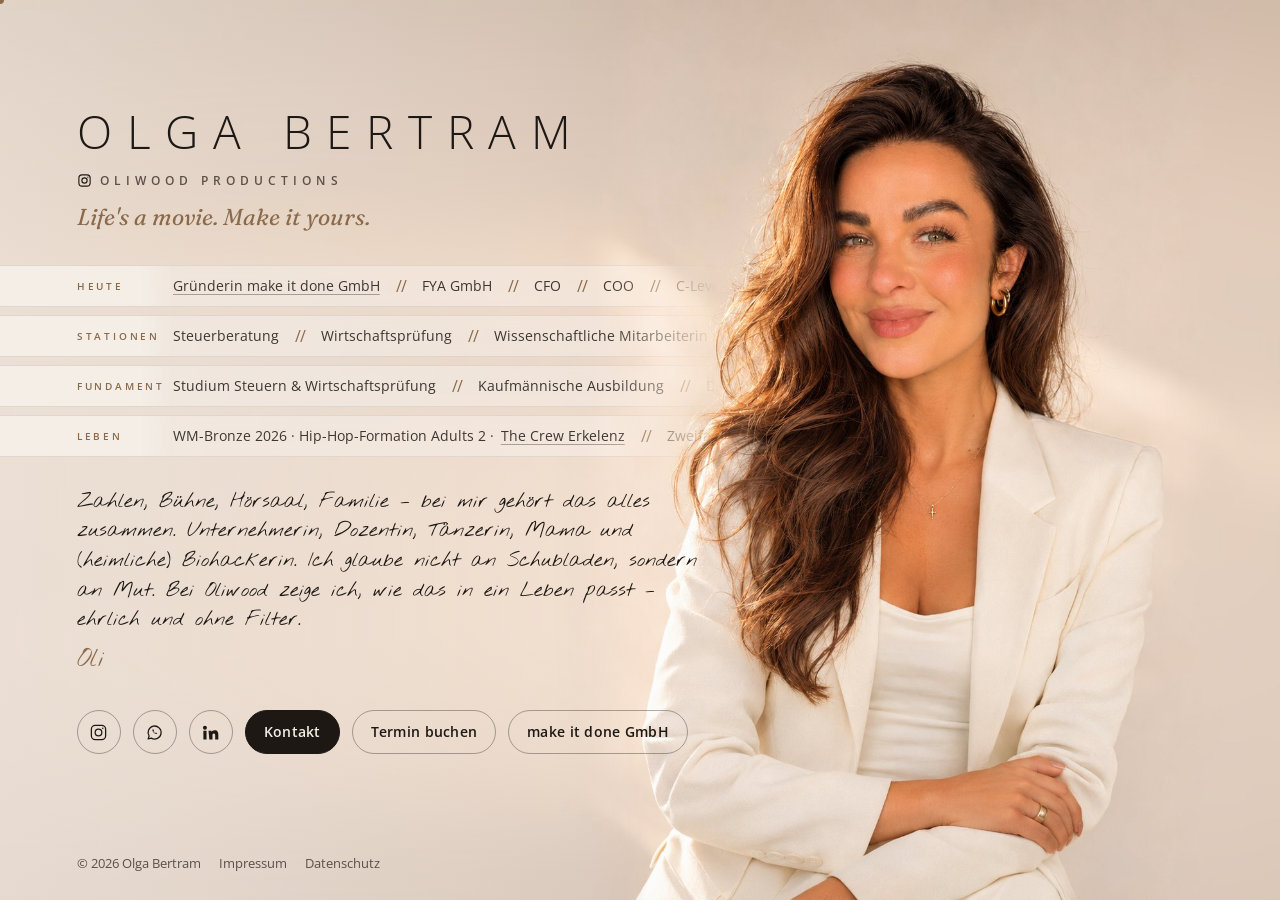
==== commit aba487c6: "Eigener Mauszeiger: Bronze-Punkt mit Ring, Funkelstern über Links Co-Authored-By: Claude Opus 5.5 <n" ====
--- a/index.html
+++ b/index.html
@@ -57,5 +57,6 @@
   b.addEventListener('keydown',function(e){if((e.key==='Enter'||e.key===' ')&&!e.target.closest('a')){e.preventDefault();t()}});
 });
 </script>
+<script src="cursor.js" defer></script>
 </body>
 </html>
--- a/style.css
+++ b/style.css
@@ -124,3 +124,45 @@
 .band.stop{height:60px;background:rgba(255,255,255,.78)}.band.stop .run span{font-size:19px}
 @media (prefers-reduced-motion:reduce){.band,.run span,.lbl{transition:none}}
 .paw{width:26px;height:26px;opacity:1;color:var(--accent);margin-left:2px}.band:hover .paw,.band.stop .paw{width:32px;height:32px}
+.termin{grid-template-areas:"side main";grid-template-rows:auto}
+.t-mid{grid-area:auto;align-self:auto;margin-top:16px;padding:22px 28px;border-top:0;background:#fff;border-radius:22px;box-shadow:0 12px 36px rgba(29,24,20,.08);display:flex;align-items:center;justify-content:space-between;gap:20px;flex-wrap:wrap}
+.t-mid p{margin:0}.t-mid .t-mid-h{font-family:"Inter",sans-serif;font-size:12px;letter-spacing:.14em;text-transform:uppercase;color:var(--accent);font-weight:500;margin:0 0 4px}
+.t-mid .t-btn{flex:none}
+@media (max-width:860px){.termin{grid-template-areas:"side" "main"}.t-mid{margin-top:16px}}
+.termin{align-items:center;min-height:calc(100vh - 90px)}
+.t-main{display:flex;flex-direction:column;gap:18px}
+.t-load{max-width:540px}
+.t-card,.t-mid{transition:transform .35s cubic-bezier(.2,.8,.2,1),box-shadow .35s ease}
+.t-card:hover,.t-mid:hover{transform:translateY(-6px) scale(1.015);box-shadow:0 28px 60px rgba(29,24,20,.16)}
+.t-mid{margin-top:0;flex-direction:column;text-align:center;justify-content:center;padding:28px}
+.t-tags{display:flex;gap:8px;justify-content:center;flex-wrap:wrap;margin:0 0 16px!important}
+.t-tags span{font:500 11px "Inter",sans-serif;letter-spacing:.14em;text-transform:uppercase;color:#fff;background:var(--accent);border-radius:999px;padding:6px 12px}
+.t-btn,.t-load button{transition:transform .25s cubic-bezier(.2,.8,.2,1),background .25s,color .25s,box-shadow .25s}
+.t-btn:hover,.t-load button:hover{transform:translateY(-2px) scale(1.05);box-shadow:0 10px 24px rgba(29,24,20,.18)}
+.t-btn::after,.t-load button::after{content:" →";display:inline-block;transition:transform .25s}
+.t-btn:hover::after,.t-load button:hover::after{transform:translateX(5px)}
+.t-links a{transition:transform .25s cubic-bezier(.2,.8,.2,1),background .25s,color .25s}
+.t-links a:hover{transform:translateY(-3px) scale(1.12)}
+@media (prefers-reduced-motion:reduce){.t-card,.t-mid,.t-btn,.t-load button,.t-links a{transition:none}.t-card:hover,.t-mid:hover{transform:none}}
+@media (max-width:860px){.termin{min-height:0}}
+/* Bewegung Startseite */
+.links a{transition:transform .25s cubic-bezier(.2,.8,.2,1),background .25s,color .25s,border-color .25s,box-shadow .25s}
+.links a:hover{transform:translateY(-3px) scale(1.08);box-shadow:0 10px 24px rgba(29,24,20,.16)}
+.links a.mid:hover{transform:translateY(-2px) scale(1.05)}
+@keyframes einblenden{from{opacity:0;transform:translateY(14px)}to{opacity:1;transform:none}}
+.copy>h1,.copy>.brand,.copy>.claim,.band,.copy>.bio,.copy>.links{animation:einblenden .8s cubic-bezier(.2,.8,.2,1) both}
+.copy>.brand{animation-delay:.08s}.copy>.claim{animation-delay:.16s}
+.b1{animation-delay:.26s}.b2{animation-delay:.34s}.b3{animation-delay:.42s}.b4{animation-delay:.5s}
+.copy>.bio{animation-delay:.62s}.copy>.links{animation-delay:.74s}
+@media (prefers-reduced-motion:reduce){.copy>h1,.copy>.brand,.copy>.claim,.band,.copy>.bio,.copy>.links{animation:none}.links a{transition:none}.links a:hover{transform:none}}
+/* Mauszeiger: Bronze-Punkt mit Ring, Stern über Links */
+.c-on,.c-on *{cursor:none!important}
+.c-dot,.c-ring{position:fixed;left:0;top:0;pointer-events:none;z-index:9999}
+.c-dot{width:8px;height:8px;margin:-4px 0 0 -4px;border-radius:50%;background:var(--accent);transition:opacity .2s,width .2s,height .2s,margin .2s}
+.c-ring{width:34px;height:34px;margin:-17px 0 0 -17px;border-radius:50%;border:1.5px solid var(--accent);display:flex;align-items:center;justify-content:center;transition:width .3s cubic-bezier(.2,.8,.2,1),height .3s cubic-bezier(.2,.8,.2,1),margin .3s cubic-bezier(.2,.8,.2,1),background .3s,opacity .2s}
+.c-ring svg{width:0;height:0;transition:width .3s cubic-bezier(.2,.8,.2,1),height .3s cubic-bezier(.2,.8,.2,1)}
+.c-hot .c-ring{width:54px;height:54px;margin:-27px 0 0 -27px;background:rgba(244,238,231,.5);backdrop-filter:blur(1px)}
+.c-hot .c-ring svg{width:28px;height:28px}
+.c-hot .c-dot{opacity:0}
+.c-down .c-ring{width:28px;height:28px;margin:-14px 0 0 -14px}
+.c-out .c-dot,.c-out .c-ring{opacity:0}
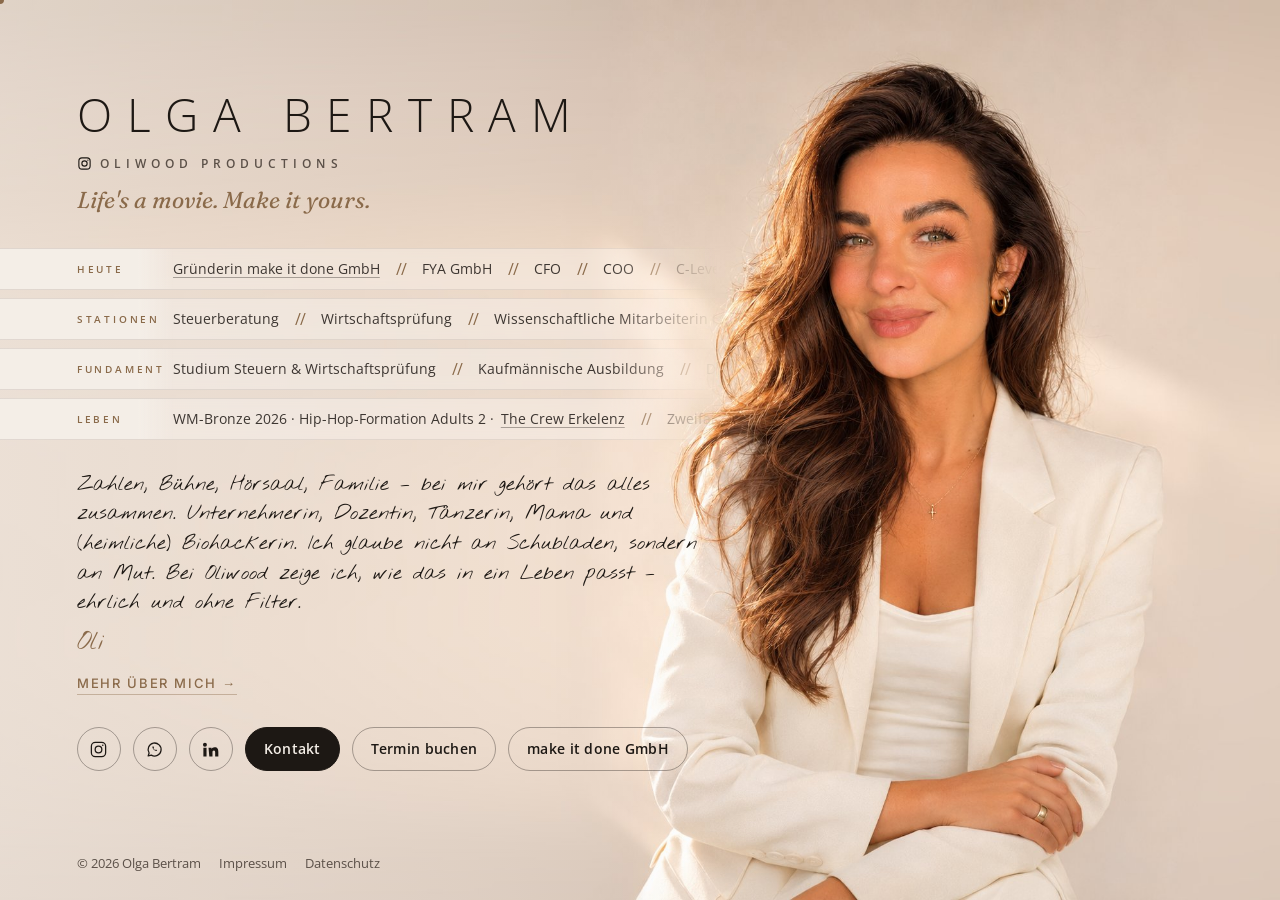
==== commit fb0b66f7: "Unterseite Über mich + Link auf der Startseite, strukturierte Daten, Sitemap Co-Authored-By: Claude " ====
--- a/index.html
+++ b/index.html
@@ -10,7 +10,7 @@
 <meta property="og:description" content="Gründerin der make it done GmbH, CFO, COO, C-Level-Support, Dozentin für Rechnungswesen &amp; Steuerrecht. Oliwood Productions – Life's a movie. Make it yours.">
 <meta property="og:url" content="https://olga-bertram.de/">
 <meta property="og:image" content="https://olga-bertram.de/img/oli-portrait.jpg">
-<script type="application/ld+json">{"@context":"https://schema.org","@type":"ProfilePage","mainEntity":{"@type":"Person","name":"Olga Bertram","url":"https://olga-bertram.de/","image":"https://olga-bertram.de/img/oli-portrait.jpg","jobTitle":"Gründerin und Geschäftsführerin","worksFor":{"@type":"Organization","name":"make it done GmbH","url":"https://makeitdone.de"},"address":{"@type":"PostalAddress","addressLocality":"Erkelenz","addressCountry":"DE"},"sameAs":["https://www.instagram.com/oliwood.productions/","https://www.linkedin.com/in/olgabertram/"]}}</script>
+<script type="application/ld+json">{"@context":"https://schema.org","@type":"ProfilePage","mainEntity":{"@type":"Person","@id":"https://olga-bertram.de/#person","name":"Olga Bertram","url":"https://olga-bertram.de/","image":"https://olga-bertram.de/img/oli-portrait.jpg","jobTitle":"Gründerin und Geschäftsführerin","worksFor":{"@type":"Organization","@id":"https://makeitdone.de/#org","name":"make it done GmbH","url":"https://makeitdone.de/"},"address":{"@type":"PostalAddress","addressLocality":"Erkelenz","addressCountry":"DE"},"sameAs":["https://www.instagram.com/oliwood.productions/","https://www.linkedin.com/in/olgabertram/"]}}</script>
 <meta name="description" content="Olga Bertram – Gründerin der make it done GmbH, CFO, COO, C-Level-Support, Dozentin. Oliwood Productions.">
 <link rel="preload" href="fonts/open-sans-latin-300-normal.woff2" as="font" type="font/woff2" crossorigin>
 <link rel="icon" href="/favicon.ico" sizes="any">
@@ -36,6 +36,7 @@
       <div tabindex="0" class="band b4"><b class="lbl">Leben</b><div class="track"><div class="run"><span>WM-Bronze 2026 · Hip-Hop-Formation Adults 2 · <a href="https://www.thecrew-erkelenz.de/" target="_blank" rel="noopener">The Crew Erkelenz</a></span><i>//</i><span>Zweifach-Mama + <svg class="paw" viewBox="0 0 24 24" aria-label="Hund" role="img"><ellipse cx="12" cy="16" rx="4.6" ry="3.8"/><circle cx="6.2" cy="10.4" r="1.9"/><circle cx="9.6" cy="7" r="1.9"/><circle cx="14.4" cy="7" r="1.9"/><circle cx="17.8" cy="10.4" r="1.9"/></svg></span><i>//</i></div><div class="run" aria-hidden="true"><span>WM-Bronze 2026 · Hip-Hop-Formation Adults 2 · <a href="https://www.thecrew-erkelenz.de/" target="_blank" rel="noopener">The Crew Erkelenz</a></span><i>//</i><span>Zweifach-Mama + <svg class="paw" viewBox="0 0 24 24" aria-label="Hund" role="img"><ellipse cx="12" cy="16" rx="4.6" ry="3.8"/><circle cx="6.2" cy="10.4" r="1.9"/><circle cx="9.6" cy="7" r="1.9"/><circle cx="14.4" cy="7" r="1.9"/><circle cx="17.8" cy="10.4" r="1.9"/></svg></span><i>//</i></div></div></div>
     </div>
     <p class="bio">Zahlen, Bühne, Hörsaal, Familie – bei mir gehört das alles zusammen. Unternehmerin, Dozentin, Tänzerin, Mama und (heimliche) Biohackerin. Ich glaube nicht an Schubladen, sondern an Mut. Bei Oliwood zeige ich, wie das in ein Leben passt – ehrlich und ohne Filter.<span class="sig">Oli</span></p>
+    <a class="mehr" href="ueber-mich.html">Mehr über mich →</a>
     <nav class="links" aria-label="Profile">
       <a href="https://www.instagram.com/oliwood.productions/" aria-label="Instagram" target="_blank" rel="noopener"><svg viewBox="0 0 24 24" fill="none" stroke="currentColor" stroke-width="1.6"><rect x="3" y="3" width="18" height="18" rx="5"/><circle cx="12" cy="12" r="4.2"/><circle cx="17.4" cy="6.6" r="1" fill="currentColor" stroke="none"/></svg></a>
       <a href="https://wa.me/4915123136397?text=%28Olga%20Bertram%20%C2%B7%20Website%29%0AHallo%20Oli%2C%20" aria-label="WhatsApp" target="_blank" rel="noopener"><svg viewBox="0 0 24 24" fill="none" stroke="currentColor" stroke-width="1.6" stroke-linejoin="round"><path d="M4 20l1.2-3.6A8.2 8.2 0 1 1 8 19.1z"/><path d="M9.2 8.6c.3 2.6 2.4 4.9 5.2 5.4l1-1.1-1.6-.9-.7.7a4.6 4.6 0 0 1-2.4-2.4l.7-.7-.9-1.6z" fill="currentColor" stroke="none"/></svg></a>
--- a/style.css
+++ b/style.css
@@ -166,3 +166,75 @@
 .c-hot .c-dot{opacity:0}
 .c-down .c-ring{width:28px;height:28px;margin:-14px 0 0 -14px}
 .c-out .c-dot,.c-out .c-ring{opacity:0}
+
+/* Über mich */
+.mehr{position:relative;display:inline-block;margin-top:14px;font:500 13px Inter,sans-serif;letter-spacing:.14em;text-transform:uppercase;text-decoration:none;color:var(--accent);border-bottom:1px solid rgba(138,106,74,.4);padding-bottom:3px;transition:color .2s,border-color .2s}
+.mehr:hover{color:var(--ink);border-color:var(--ink)}
+.ueber .t-main{display:flex;flex-direction:column;gap:18px}
+.u-block{background:#fff;border-radius:22px;box-shadow:0 18px 50px rgba(29,24,20,.08);padding:26px 30px;transition:transform .3s cubic-bezier(.2,.8,.2,1),box-shadow .3s}
+.u-block:hover{transform:translateY(-3px);box-shadow:0 24px 60px rgba(29,24,20,.12)}
+.u-block h2{font-family:"Fraunces",Georgia,serif;font-weight:400;font-size:26px;line-height:1.15;margin:4px 0 10px}
+.u-block p{font-size:15.5px;line-height:1.65;color:var(--soft)}
+.u-block a{color:var(--ink)}
+.u-block .t-tags{margin:0 0 6px}
+.u-zeit{list-style:none;padding:0;margin:10px 0 0}
+.u-zeit li{display:grid;grid-template-columns:96px 1fr;gap:16px;padding:14px 0;border-top:1px solid rgba(29,24,20,.1)}
+.u-zeit li:first-child{border-top:0;padding-top:4px}
+.u-zeit b{font:500 13px Inter,sans-serif;letter-spacing:.06em;color:var(--accent);padding-top:3px}
+.u-zeit strong{display:block;font-weight:600;font-size:15.5px;margin-bottom:4px}
+.u-zeit span{display:block;font-size:15px;line-height:1.6;color:var(--soft)}
+.u-cta{display:flex;flex-wrap:wrap;gap:12px;margin-top:6px}
+.u-cta a{font-size:15px;font-weight:500;text-decoration:none;padding:13px 22px;border-radius:999px;border:1px solid var(--ink);color:var(--ink);transition:transform .25s,background .25s,color .25s}
+.u-cta a.main{background:var(--ink);color:var(--cream)}
+.u-cta a:hover{transform:translateY(-2px);background:var(--accent);border-color:var(--accent);color:#fff}
+.u-foot{max-width:1180px;margin:0 auto}
+.ueber .t-side{position:sticky;top:32px}
+@media (max-width:860px){.ueber .t-side{position:static}.u-zeit li{grid-template-columns:1fr;gap:4px}.u-block{padding:22px}}
+.ueber{align-items:start}
+.ueber .t-side{align-self:start}
+.u-block .t-tags{justify-content:flex-start;text-align:left}
+.u-foot{padding-inline:clamp(16px,4vw,32px)}
+
+/* Über mich v2 */
+.u2{max-width:1100px;margin:0 auto;padding:40px clamp(16px,4vw,32px) 24px}
+.u2-head{display:grid;grid-template-columns:150px 1fr;gap:clamp(24px,4vw,48px);align-items:center;margin:36px 0 40px}
+.u2-foto{width:150px;height:150px;border-radius:50%;object-fit:cover;object-position:center 18%;box-shadow:0 18px 40px rgba(29,24,20,.12)}
+.u2-head h1{font-family:"Fraunces",Georgia,serif;font-weight:400;font-size:clamp(40px,5vw,60px);line-height:1;margin:0 0 14px}
+.u2-head h1 em{color:var(--accent)}
+.u2-lead{font:300 17px/1.65 "Open Sans",sans-serif;color:var(--soft);max-width:44em;margin:0 0 18px}
+.u2-grid{display:grid;grid-template-columns:1fr 1fr;gap:20px}
+.u2-card{background:#fff;border-radius:22px;box-shadow:0 18px 50px rgba(29,24,20,.08);padding:28px 32px;transition:transform .3s cubic-bezier(.2,.8,.2,1),box-shadow .3s}
+.u2-card:hover{transform:translateY(-3px);box-shadow:0 24px 60px rgba(29,24,20,.12)}
+.u2-card.wide{grid-column:1/-1}
+.u2-card .t-tags{justify-content:flex-start;margin:0 0 8px}
+.u2-card h2{font-family:"Fraunces",Georgia,serif;font-weight:400;font-size:26px;line-height:1.15;margin:4px 0 10px}
+.u2-card h3{font:600 12px Inter,sans-serif;letter-spacing:.14em;text-transform:uppercase;color:var(--accent);margin:16px 0 8px}
+.u2-card p{font-size:15.5px;line-height:1.65;color:var(--soft)}
+.u2-card a{color:var(--ink)}
+.u2-zeit{display:grid;grid-template-columns:repeat(3,1fr);gap:22px;margin-top:10px}
+.u2-step{border-top:2px solid var(--accent);padding-top:14px}
+.u2-step b{display:block;font:500 13px Inter,sans-serif;letter-spacing:.06em;color:var(--accent);margin-bottom:6px}
+.u2-step strong{display:block;font-weight:600;font-size:15.5px;line-height:1.35;margin-bottom:6px}
+.u2-step span{display:block;font-size:14.5px;line-height:1.6;color:var(--soft)}
+.u2-chips{list-style:none;padding:0;margin:14px 0 0;display:flex;flex-wrap:wrap;gap:8px}
+.u2-chips li{font-size:13.5px;padding:6px 12px;border-radius:999px;background:#f4eee7;color:var(--ink)}
+.u2-list{list-style:none;padding:0;margin:0}
+.u2-list li{font-size:15px;line-height:1.5;color:var(--soft);padding:7px 0 7px 18px;position:relative;border-top:1px solid rgba(29,24,20,.08)}
+.u2-list li:first-child{border-top:0}
+.u2-list li::before{content:"";position:absolute;left:0;top:15px;width:6px;height:6px;border-radius:50%;background:var(--accent)}
+.u2-privat{display:grid;grid-template-columns:repeat(3,1fr);gap:22px;margin-top:6px}
+.u2-privat b{display:block;font:600 12px Inter,sans-serif;letter-spacing:.14em;text-transform:uppercase;color:var(--accent);margin-bottom:6px}
+.u2-privat span{font-size:15.5px;line-height:1.6;color:var(--soft)}
+.u2-privat .paw{width:18px;height:18px;fill:var(--accent);vertical-align:-3px}
+.u2 .u-cta{margin-top:28px}
+.u-links{margin-top:4px}
+@media (max-width:860px){.u2-head{grid-template-columns:1fr;text-align:left}.u2-foto{width:110px;height:110px}.u2-grid{grid-template-columns:1fr}.u2-zeit,.u2-privat{grid-template-columns:1fr}.u2-card{padding:22px}}
+.u2 .back{font:500 13px Inter,sans-serif;letter-spacing:.18em;text-transform:uppercase;text-decoration:none;color:var(--ink)}
+.u2 ~ .u-foot{max-width:1100px}
+.u2-grid{align-items:start}
+
+.u2-grid{align-items:stretch}
+.u2-col{display:flex;flex-direction:column;gap:20px}
+.u2-col .privat{flex:1}
+.u2-tall{height:100%}
+.u2-card .paw{width:18px;height:18px;fill:var(--accent);vertical-align:-3px}
